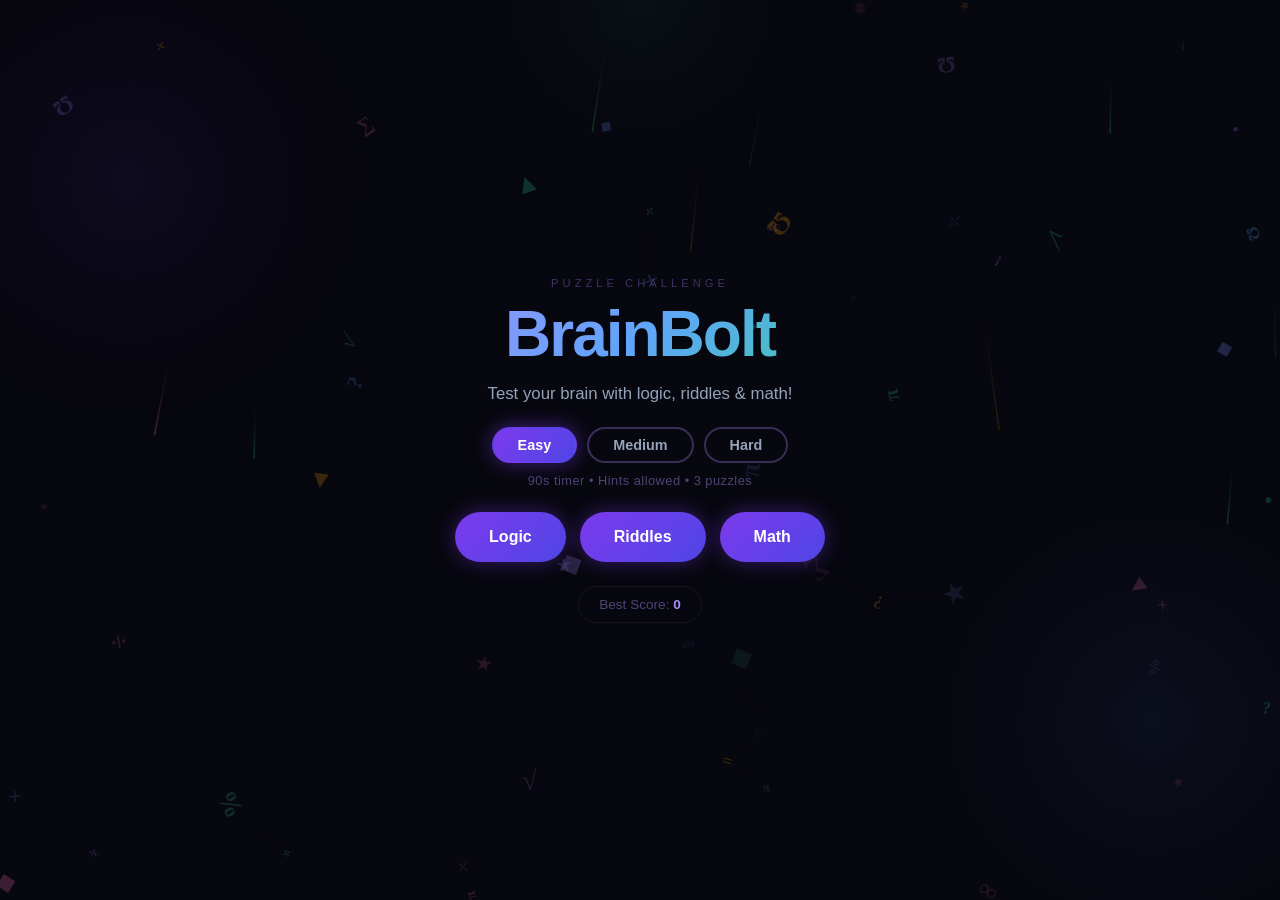
==== index.html @ 42d08b05 "Rename index .html to index.html" ====
<!DOCTYPE html>
<html lang="en">
<head>
  <meta charset="UTF-8" />
  <meta name="viewport" content="width=device-width, initial-scale=1.0"/>
  <title>BrainBolt - Puzzle Challenge</title>
  <link rel="stylesheet" href="style.css" />
</head>
<body>

<canvas id="bgCanvas"></canvas>

<!-- SCREEN 1: Home -->
<div id="home-screen" class="screen">
  <div class="site-tag">puzzle challenge</div>
  <h1>BrainBolt</h1>
  <p>Test your brain with logic, riddles & math!</p>

  <div class="difficulty-selector">
    <button class="diff-btn active" onclick="selectDifficulty('easy', this)">Easy</button>
    <button class="diff-btn" onclick="selectDifficulty('medium', this)">Medium</button>
    <button class="diff-btn" onclick="selectDifficulty('hard', this)">Hard</button>
  </div>

  <div class="difficulty-info" id="diff-info">90s timer • Hints allowed • 3 puzzles</div>

  <div class="category-buttons">
    <button onclick="startGame('logic')">Logic</button>
    <button onclick="startGame('riddles')">Riddles</button>
    <button onclick="startGame('math')">Math</button>
  </div>

  <div class="highscore-bar">
    <span>Best Score: <strong id="best-score-home">0</strong></span>
  </div>
</div>

<!-- SCREEN 2: Puzzle -->
<div id="puzzle-screen" class="screen hidden">
  <div class="top-bar">
    <div id="score-display">Score: <span id="score">0</span></div>
    <div id="difficulty-badge">Easy</div>
    <div id="timer-display">Time: <span id="timer">90</span>s</div>
  </div>

  <div class="progress-bar-wrap">
    <div class="progress-bar" id="progress-bar"></div>
  </div>

  <div id="question-box">
    <div class="q-number" id="q-number">Question 1 of 3</div>
    <p id="question-text"></p>
  </div>

  <input type="text" id="answer-input" placeholder="Type your answer..." />

  <div class="action-buttons">
    <button onclick="checkAnswer()">Submit</button>
    <button class="hint-btn" onclick="showHint()">Hint (-20pts)</button>
  </div>

  <p id="hint-text" class="hidden hint-box"></p>
  <p id="feedback"></p>

  <button class="next-btn hidden" id="next-btn" onclick="nextPuzzle()">Next Puzzle →</button>
</div>

<!-- SCREEN 3: Results -->
<div id="result-screen" class="screen hidden">
  <div class="result-icon" id="result-icon">🧠</div>
  <h2>Brain Challenge Complete!</h2>
  <p id="result-message">Great job!</p>
  <div class="final-score-wrap">
    <div class="final-score-label">Your Score</div>
    <div id="final-score">0</div>
    <div id="new-best" class="hidden new-best-tag">New Best!</div>
  </div>
  <div class="stat-grid">
    <div class="stat-card"><div class="stat-num" id="stat-correct">0</div><div class="stat-label">Correct</div></div>
    <div class="stat-card"><div class="stat-num" id="stat-time">0s</div><div class="stat-label">Avg Time</div></div>
    <div class="stat-card"><div class="stat-num" id="stat-streak">0</div><div class="stat-label">Best Streak</div></div>
  </div>
  <button onclick="goHome()">Play Again</button>
  <button class="outline-btn" onclick="showLeaderboard()">Leaderboard</button>
</div>

<!-- SCREEN 4: Leaderboard -->
<div id="leaderboard-screen" class="screen hidden">
  <h2>Leaderboard</h2>
  <p>Top scores this session</p>
  <div id="leaderboard-list"></div>
  <button onclick="goHome()">Back to Home</button>
</div>

<!-- Correct overlay -->
<div id="correct-overlay" class="answer-overlay correct-overlay hidden">
  <div class="overlay-text">✓ Correct!</div>
</div>

<!-- Wrong overlay -->
<div id="wrong-overlay" class="answer-overlay wrong-overlay hidden">
  <div class="overlay-text">✗ Wrong!</div>
</div>

<script src="script.js"></script>
</body>
</html>
---- style.css ----
* { box-sizing: border-box; margin: 0; padding: 0; }

@keyframes rotateBorder {
  0% { transform: rotate(0deg); }
  100% { transform: rotate(360deg); }
}
@keyframes float {
  0%, 100% { transform: translateY(0px); }
  50% { transform: translateY(-12px); }
}
@keyframes pulse {
  0%, 100% { opacity: 1; }
  50% { opacity: 0.5; }
}
@keyframes slideIn {
  from { opacity: 0; transform: translateY(30px); }
  to { opacity: 1; transform: translateY(0); }
}
@keyframes timerWarning {
  0%, 100% { color: #f59e0b; }
  50% { color: #ef4444; transform: scale(1.1); }
}
@keyframes popIn {
  0% { transform: scale(0.5); opacity: 0; }
  70% { transform: scale(1.1); }
  100% { transform: scale(1); opacity: 1; }
}
@keyframes flashOverlay {
  0% { opacity: 0; }
  20% { opacity: 1; }
  80% { opacity: 1; }
  100% { opacity: 0; }
}
@keyframes shakeX {
  0%, 100% { transform: translateX(0); }
  20% { transform: translateX(-10px); }
  40% { transform: translateX(10px); }
  60% { transform: translateX(-8px); }
  80% { transform: translateX(8px); }
}
@keyframes scoreFloat {
  0% { opacity: 1; transform: translateY(0) scale(1); }
  100% { opacity: 0; transform: translateY(-60px) scale(1.3); }
}

body {
  font-family: 'Segoe UI', sans-serif;
  background: #07070f;
  color: #ffffff;
  display: flex;
  justify-content: center;
  align-items: center;
  min-height: 100vh;
  overflow: hidden;
}

#bgCanvas {
  position: fixed;
  top: 0; left: 0;
  width: 100%; height: 100%;
  z-index: 0;
  pointer-events: none;
}

.screen {
  text-align: center;
  padding: 40px 36px;
  max-width: 640px;
  width: 100%;
  animation: slideIn 0.4s ease;
  position: relative;
  z-index: 10;
}

.hidden { display: none !important; }

/* ── Home ── */
.site-tag {
  font-size: 0.7rem;
  letter-spacing: 4px;
  text-transform: uppercase;
  color: #3d3565;
  margin-bottom: 8px;
}

h1 {
  font-size: 4rem;
  font-weight: 900;
  background: linear-gradient(135deg, #a78bfa, #60a5fa, #34d399);
  -webkit-background-clip: text;
  -webkit-text-fill-color: transparent;
  margin-bottom: 10px;
  letter-spacing: -2px;
  animation: float 3s ease-in-out infinite;
}

h2 { font-size: 2rem; font-weight: 700; color: #a78bfa; margin-bottom: 10px; }
p { color: #94a3b8; margin-bottom: 20px; font-size: 1.05rem; line-height: 1.6; }

/* ── Difficulty selector ── */
.difficulty-selector {
  display: flex;
  gap: 10px;
  justify-content: center;
  margin-bottom: 10px;
}

.diff-btn {
  background: transparent;
  border: 2px solid rgba(167,139,250,0.3);
  color: #94a3b8;
  padding: 8px 24px;
  border-radius: 50px;
  font-size: 0.9rem;
  font-weight: 600;
  cursor: pointer;
  transition: all 0.2s;
  margin: 0;
  box-shadow: none;
}

.diff-btn.active {
  background: linear-gradient(135deg, #7c3aed, #4f46e5);
  border-color: transparent;
  color: #fff;
  box-shadow: 0 0 20px rgba(124,58,237,0.5);
}

.diff-btn:hover { border-color: #a78bfa; color: #a78bfa; transform: translateY(-2px); }

.difficulty-info {
  font-size: 0.8rem;
  color: #4c4575;
  margin-bottom: 24px;
  letter-spacing: 0.5px;
}

/* ── Category buttons ── */
.category-buttons {
  display: flex;
  gap: 14px;
  justify-content: center;
  flex-wrap: wrap;
  margin-bottom: 24px;
}

.category-buttons button {
  position: relative;
  background: linear-gradient(135deg, #7c3aed, #4f46e5);
  color: #fff;
  border: none;
  padding: 16px 34px;
  border-radius: 50px;
  font-size: 1rem;
  font-weight: 700;
  cursor: pointer;
  transition: transform 0.2s, box-shadow 0.2s;
  box-shadow: 0 0 20px rgba(124,58,237,0.4);
  overflow: hidden;
  margin: 0;
}

.category-buttons button::after {
  content: '';
  position: absolute;
  top: -50%; left: -60%;
  width: 40%; height: 200%;
  background: rgba(255,255,255,0.15);
  transform: skewX(-20deg);
  transition: left 0.4s;
}

.category-buttons button:hover::after { left: 120%; }
.category-buttons button:hover {
  transform: translateY(-4px) scale(1.05);
  box-shadow: 0 0 35px rgba(124,58,237,0.7);
}

.highscore-bar {
  font-size: 0.85rem;
  color: #4c4575;
  padding: 10px 20px;
  border: 1px solid rgba(167,139,250,0.1);
  border-radius: 50px;
  display: inline-block;
}

.highscore-bar strong { color: #a78bfa; }

/* ── Top bar ── */
.top-bar {
  display: flex;
  justify-content: space-between;
  align-items: center;
  margin-bottom: 12px;
}

#score-display {
  font-size: 0.9rem; color: #34d399; font-weight: 700;
  background: rgba(52,211,153,0.1);
  border: 1px solid rgba(52,211,153,0.3);
  padding: 6px 16px; border-radius: 50px;
  box-shadow: 0 0 12px rgba(52,211,153,0.15);
}

#difficulty-badge {
  font-size: 0.75rem; font-weight: 700; letter-spacing: 2px;
  text-transform: uppercase;
  padding: 4px 14px; border-radius: 50px;
  background: rgba(167,139,250,0.15);
  border: 1px solid rgba(167,139,250,0.3);
  color: #a78bfa;
}

#timer-display {
  font-size: 0.9rem; color: #f59e0b; font-weight: 700;
  background: rgba(245,158,11,0.1);
  border: 1px solid rgba(245,158,11,0.3);
  padding: 6px 16px; border-radius: 50px;
  box-shadow: 0 0 12px rgba(245,158,11,0.15);
}

#timer-display.danger { animation: timerWarning 0.5s ease infinite; }

/* ── Progress bar ── */
.progress-bar-wrap {
  width: 100%;
  background: rgba(255,255,255,0.05);
  border-radius: 50px;
  height: 4px;
  margin-bottom: 16px;
  overflow: hidden;
}

.progress-bar {
  height: 100%;
  background: linear-gradient(90deg, #7c3aed, #60a5fa);
  border-radius: 50px;
  transition: width 0.5s ease;
  width: 33%;
}

/* ── Question box ── */
#question-box {
  background: linear-gradient(145deg, #13122a, #1a1a35);
  border: 1px solid rgba(167,139,250,0.2);
  border-radius: 20px;
  padding: 30px 28px;
  margin: 14px 0;
  position: relative;
  overflow: hidden;
  box-shadow: 0 8px 32px rgba(0,0,0,0.4);
}

#question-box::before {
  content: '';
  position: absolute;
  top: 0; left: 0; right: 0; height: 2px;
  background: linear-gradient(90deg, transparent, #a78bfa, transparent);
  animation: pulse 2s ease-in-out infinite;
}

.q-number {
  font-size: 0.75rem;
  color: #4c4575;
  letter-spacing: 2px;
  text-transform: uppercase;
  margin-bottom: 12px;
}

#question-text {
  font-size: 1.15rem;
  line-height: 1.8;
  color: #e2e8f0;
  margin: 0;
}

/* ── Input ── */
input[type="text"] {
  width: 100%;
  padding: 15px 20px;
  border-radius: 14px;
  border: 2px solid rgba(167,139,250,0.3);
  background: rgba(15,15,31,0.8);
  color: #fff;
  font-size: 1rem;
  margin-bottom: 12px;
  text-align: center;
  transition: border-color 0.2s, box-shadow 0.2s;
  outline: none;
}

input[type="text"]:focus {
  border-color: #a78bfa;
  box-shadow: 0 0 0 4px rgba(167,139,250,0.15);
}

input[type="text"]::placeholder { color: #3d3d5c; }
input[type="text"].shake { animation: shakeX 0.4s ease; }

/* ── Buttons ── */
.action-buttons { display: flex; gap: 10px; justify-content: center; margin-bottom: 6px; }

button {
  position: relative;
  background: linear-gradient(135deg, #7c3aed, #4f46e5);
  color: #fff; border: none;
  padding: 13px 28px; border-radius: 12px;
  font-size: 0.95rem; font-weight: 700;
  cursor: pointer; margin: 4px;
  transition: transform 0.15s, box-shadow 0.15s;
  box-shadow: 0 4px 15px rgba(124,58,237,0.35);
  overflow: hidden;
}

button::after {
  content: '';
  position: absolute;
  top: -50%; left: -60%;
  width: 40%; height: 200%;
  background: rgba(255,255,255,0.12);
  transform: skewX(-20deg);
  transition: left 0.4s;
}

button:hover::after { left: 120%; }
button:hover { transform: translateY(-2px); box-shadow: 0 6px 22px rgba(124,58,237,0.55); }
button:active { transform: scale(0.97); }

.hint-btn {
  background: transparent !important;
  border: 2px solid rgba(167,139,250,0.35) !important;
  color: #a78bfa !important;
  box-shadow: none !important;
}
.hint-btn:hover { background: rgba(167,139,250,0.1) !important; }

.next-btn {
  margin-top: 10px;
  background: linear-gradient(135deg, #059669, #0d9488) !important;
  box-shadow: 0 4px 15px rgba(5,150,105,0.35) !important;
}

.outline-btn {
  background: transparent !important;
  border: 2px solid rgba(167,139,250,0.35) !important;
  color: #a78bfa !important;
  box-shadow: none !important;
}

/* ── Hint & Feedback ── */
.hint-box {
  color: #fbbf24; font-style: italic; font-size: 0.9rem;
  background: rgba(251,191,36,0.07);
  border: 1px solid rgba(251,191,36,0.2);
  border-radius: 10px; padding: 10px 14px;
  margin-bottom: 8px;
}

#feedback {
  font-size: 1.1rem; font-weight: 700;
  min-height: 28px; margin-bottom: 4px;
}

/* ── Result screen ── */
.result-icon {
  font-size: 4rem;
  margin-bottom: 10px;
  animation: popIn 0.5s ease;
  display: block;
}

.final-score-wrap {
  margin: 20px auto;
  padding: 24px;
  background: linear-gradient(145deg, #13122a, #1a1a35);
  border: 1px solid rgba(167,139,250,0.2);
  border-radius: 20px;
  display: inline-block;
  min-width: 220px;
  position: relative;
}

.final-score-label {
  font-size: 0.75rem; letter-spacing: 3px;
  text-transform: uppercase; color: #4c4575;
  margin-bottom: 8px;
}

#final-score {
  font-size: 4rem; font-weight: 900;
  background: linear-gradient(135deg, #a78bfa, #34d399);
  -webkit-background-clip: text;
  -webkit-text-fill-color: transparent;
  animation: float 2s ease-in-out infinite;
  line-height: 1;
}

.new-best-tag {
  display: inline-block;
  margin-top: 10px;
  background: linear-gradient(135deg, #f59e0b, #ef4444);
  color: #fff;
  font-size: 0.75rem; font-weight: 700;
  padding: 4px 14px; border-radius: 50px;
  letter-spacing: 1px;
  animation: popIn 0.4s ease;
}

/* ── Stat grid ── */
.stat-grid {
  display: flex;
  gap: 12px;
  justify-content: center;
  margin: 20px 0;
}

.stat-card {
  background: rgba(167,139,250,0.07);
  border: 1px solid rgba(167,139,250,0.15);
  border-radius: 14px;
  padding: 14px 20px;
  min-width: 90px;
}

.stat-num { font-size: 1.5rem; font-weight: 800; color: #a78bfa; }
.stat-label { font-size: 0.7rem; color: #4c4575; text-transform: uppercase; letter-spacing: 1px; margin-top: 4px; }

/* ── Leaderboard ── */
#leaderboard-list { margin: 16px 0 24px; }

.lb-row {
  display: flex;
  align-items: center;
  justify-content: space-between;
  padding: 12px 20px;
  background: rgba(167,139,250,0.06);
  border: 1px solid rgba(167,139,250,0.1);
  border-radius: 12px;
  margin-bottom: 8px;
  animation: slideIn 0.3s ease;
}

.lb-rank { font-size: 1.1rem; font-weight: 800; color: #4c4575; min-width: 30px; }
.lb-rank.gold { color: #f59e0b; }
.lb-rank.silver { color: #94a3b8; }
.lb-rank.bronze { color: #cd7c3a; }
.lb-name { flex: 1; text-align: left; margin-left: 12px; font-weight: 600; color: #e2e8f0; font-size: 0.9rem; }
.lb-meta { font-size: 0.75rem; color: #4c4575; margin-right: 12px; }
.lb-score { font-weight: 800; color: #a78bfa; font-size: 1rem; }

/* ── Flash overlays ── */
.answer-overlay {
  position: fixed;
  inset: 0; z-index: 100;
  display: flex;
  align-items: center;
  justify-content: center;
  pointer-events: none;
  border-radius: 0;
}

.correct-overlay { background: rgba(52, 211, 153, 0.15); }
.wrong-overlay   { background: rgba(239, 68, 68, 0.15); }

.overlay-text {
  font-size: 3rem;
  font-weight: 900;
  letter-spacing: 2px;
  animation: popIn 0.3s ease;
}

.correct-overlay .overlay-text { color: #34d399; }
.wrong-overlay   .overlay-text { color: #f87171; }

/* ── Score float ── */
.score-float {
  position: fixed;
  font-size: 1.4rem;
  font-weight: 800;
  color: #34d399;
  z-index: 200;
  pointer-events: none;
  animation: scoreFloat 1s ease forwards;
}
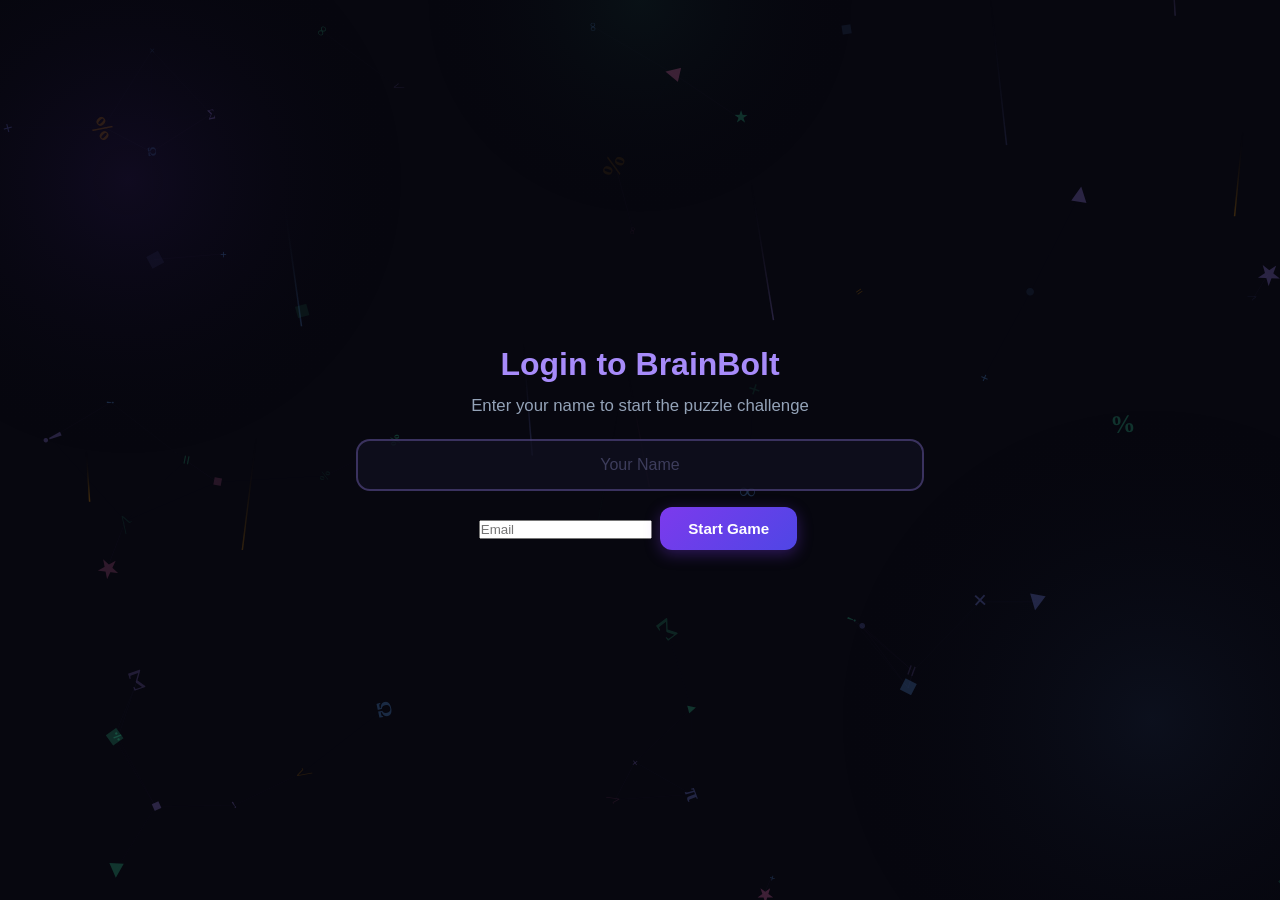
==== commit 0b1e42eb: "Refactor HTML structure for login and home screens" ====
--- a/index.html
+++ b/index.html
@@ -1,107 +1,129 @@
 <!DOCTYPE html>
 <html lang="en">
+
 <head>
   <meta charset="UTF-8" />
-  <meta name="viewport" content="width=device-width, initial-scale=1.0"/>
+  <meta name="viewport" content="width=device-width, initial-scale=1.0" />
   <title>BrainBolt - Puzzle Challenge</title>
   <link rel="stylesheet" href="style.css" />
 </head>
+
 <body>
 
-<canvas id="bgCanvas"></canvas>
+  <canvas id="bgCanvas"></canvas>
 
-<!-- SCREEN 1: Home -->
-<div id="home-screen" class="screen">
-  <div class="site-tag">puzzle challenge</div>
-  <h1>BrainBolt</h1>
-  <p>Test your brain with logic, riddles & math!</p>
+  <!-- SCREEN 1: Home -->
+  <!-- SCREEN 0: Login -->
+  <div id="login-screen" class="screen">
+    <h2>Login to BrainBolt</h2>
+    <p>Enter your name to start the puzzle challenge</p>
 
-  <div class="difficulty-selector">
-    <button class="diff-btn active" onclick="selectDifficulty('easy', this)">Easy</button>
-    <button class="diff-btn" onclick="selectDifficulty('medium', this)">Medium</button>
-    <button class="diff-btn" onclick="selectDifficulty('hard', this)">Hard</button>
+    <input type="text" id="player-name" placeholder="Your Name" required>
+    <input type="email" id="player-email" placeholder="Email">
+
+    <button onclick="loginUser()">Start Game</button>
+  </div>
+  <div id="home-screen" class="screen hidden">
+    <div class="site-tag">puzzle challenge</div>
+    <h1>BrainBolt</h1>
+    <p>Test your brain with logic, riddles & math!</p>
+
+    <div class="difficulty-selector">
+      <button class="diff-btn active" onclick="selectDifficulty('easy', this)">Easy</button>
+      <button class="diff-btn" onclick="selectDifficulty('medium', this)">Medium</button>
+      <button class="diff-btn" onclick="selectDifficulty('hard', this)">Hard</button>
+    </div>
+
+    <div class="difficulty-info" id="diff-info">90s timer • Hints allowed • 3 puzzles</div>
+
+    <div class="category-buttons">
+      <button onclick="startGame('logic')">Logic</button>
+      <button onclick="startGame('riddles')">Riddles</button>
+      <button onclick="startGame('math')">Math</button>
+    </div>
+
+    <div class="highscore-bar">
+      <span>Best Score: <strong id="best-score-home">0</strong></span>
+    </div>
   </div>
 
-  <div class="difficulty-info" id="diff-info">90s timer • Hints allowed • 3 puzzles</div>
+  <!-- SCREEN 2: Puzzle -->
+  <div id="puzzle-screen" class="screen hidden">
+    <div class="top-bar">
+      <div id="score-display">Score: <span id="score">0</span></div>
+      <div id="difficulty-badge">Easy</div>
+      <div id="timer-display">Time: <span id="timer">90</span>s</div>
+    </div>
 
-  <div class="category-buttons">
-    <button onclick="startGame('logic')">Logic</button>
-    <button onclick="startGame('riddles')">Riddles</button>
-    <button onclick="startGame('math')">Math</button>
+    <div class="progress-bar-wrap">
+      <div class="progress-bar" id="progress-bar"></div>
+    </div>
+
+    <div id="question-box">
+      <div class="q-number" id="q-number">Question 1 of 3</div>
+      <p id="question-text"></p>
+    </div>
+
+    <input type="text" id="answer-input" placeholder="Type your answer..." />
+
+    <div class="action-buttons">
+      <button onclick="checkAnswer()">Submit</button>
+      <button class="hint-btn" onclick="showHint()">Hint (-20pts)</button>
+    </div>
+
+    <p id="hint-text" class="hidden hint-box"></p>
+    <p id="feedback"></p>
+
+    <button class="next-btn hidden" id="next-btn" onclick="nextPuzzle()">Next Puzzle →</button>
   </div>
 
-  <div class="highscore-bar">
-    <span>Best Score: <strong id="best-score-home">0</strong></span>
-  </div>
-</div>
-
-<!-- SCREEN 2: Puzzle -->
-<div id="puzzle-screen" class="screen hidden">
-  <div class="top-bar">
-    <div id="score-display">Score: <span id="score">0</span></div>
-    <div id="difficulty-badge">Easy</div>
-    <div id="timer-display">Time: <span id="timer">90</span>s</div>
+  <!-- SCREEN 3: Results -->
+  <div id="result-screen" class="screen hidden">
+    <div class="result-icon" id="result-icon">🧠</div>
+    <h2>Brain Challenge Complete!</h2>
+    <p id="result-message">Great job!</p>
+    <div class="final-score-wrap">
+      <div class="final-score-label">Your Score</div>
+      <div id="final-score">0</div>
+      <div id="new-best" class="hidden new-best-tag">New Best!</div>
+    </div>
+    <div class="stat-grid">
+      <div class="stat-card">
+        <div class="stat-num" id="stat-correct">0</div>
+        <div class="stat-label">Correct</div>
+      </div>
+      <div class="stat-card">
+        <div class="stat-num" id="stat-time">0s</div>
+        <div class="stat-label">Avg Time</div>
+      </div>
+      <div class="stat-card">
+        <div class="stat-num" id="stat-streak">0</div>
+        <div class="stat-label">Best Streak</div>
+      </div>
+    </div>
+    <button onclick="goHome()">Play Again</button>
+    <button class="outline-btn" onclick="showLeaderboard()">Leaderboard</button>
   </div>
 
-  <div class="progress-bar-wrap">
-    <div class="progress-bar" id="progress-bar"></div>
+  <!-- SCREEN 4: Leaderboard -->
+  <div id="leaderboard-screen" class="screen hidden">
+    <h2>Leaderboard</h2>
+    <p>Top scores this session</p>
+    <div id="leaderboard-list"></div>
+    <button onclick="goHome()">Back to Home</button>
   </div>
 
-  <div id="question-box">
-    <div class="q-number" id="q-number">Question 1 of 3</div>
-    <p id="question-text"></p>
+  <!-- Correct overlay -->
+  <div id="correct-overlay" class="answer-overlay correct-overlay hidden">
+    <div class="overlay-text">✓ Correct!</div>
   </div>
 
-  <input type="text" id="answer-input" placeholder="Type your answer..." />
-
-  <div class="action-buttons">
-    <button onclick="checkAnswer()">Submit</button>
-    <button class="hint-btn" onclick="showHint()">Hint (-20pts)</button>
+  <!-- Wrong overlay -->
+  <div id="wrong-overlay" class="answer-overlay wrong-overlay hidden">
+    <div class="overlay-text">✗ Wrong!</div>
   </div>
 
-  <p id="hint-text" class="hidden hint-box"></p>
-  <p id="feedback"></p>
+  <script src="script.js"></script>
+</body>
 
-  <button class="next-btn hidden" id="next-btn" onclick="nextPuzzle()">Next Puzzle →</button>
-</div>
-
-<!-- SCREEN 3: Results -->
-<div id="result-screen" class="screen hidden">
-  <div class="result-icon" id="result-icon">🧠</div>
-  <h2>Brain Challenge Complete!</h2>
-  <p id="result-message">Great job!</p>
-  <div class="final-score-wrap">
-    <div class="final-score-label">Your Score</div>
-    <div id="final-score">0</div>
-    <div id="new-best" class="hidden new-best-tag">New Best!</div>
-  </div>
-  <div class="stat-grid">
-    <div class="stat-card"><div class="stat-num" id="stat-correct">0</div><div class="stat-label">Correct</div></div>
-    <div class="stat-card"><div class="stat-num" id="stat-time">0s</div><div class="stat-label">Avg Time</div></div>
-    <div class="stat-card"><div class="stat-num" id="stat-streak">0</div><div class="stat-label">Best Streak</div></div>
-  </div>
-  <button onclick="goHome()">Play Again</button>
-  <button class="outline-btn" onclick="showLeaderboard()">Leaderboard</button>
-</div>
-
-<!-- SCREEN 4: Leaderboard -->
-<div id="leaderboard-screen" class="screen hidden">
-  <h2>Leaderboard</h2>
-  <p>Top scores this session</p>
-  <div id="leaderboard-list"></div>
-  <button onclick="goHome()">Back to Home</button>
-</div>
-
-<!-- Correct overlay -->
-<div id="correct-overlay" class="answer-overlay correct-overlay hidden">
-  <div class="overlay-text">✓ Correct!</div>
-</div>
-
-<!-- Wrong overlay -->
-<div id="wrong-overlay" class="answer-overlay wrong-overlay hidden">
-  <div class="overlay-text">✗ Wrong!</div>
-</div>
-
-<script src="script.js"></script>
-</body>
 </html>
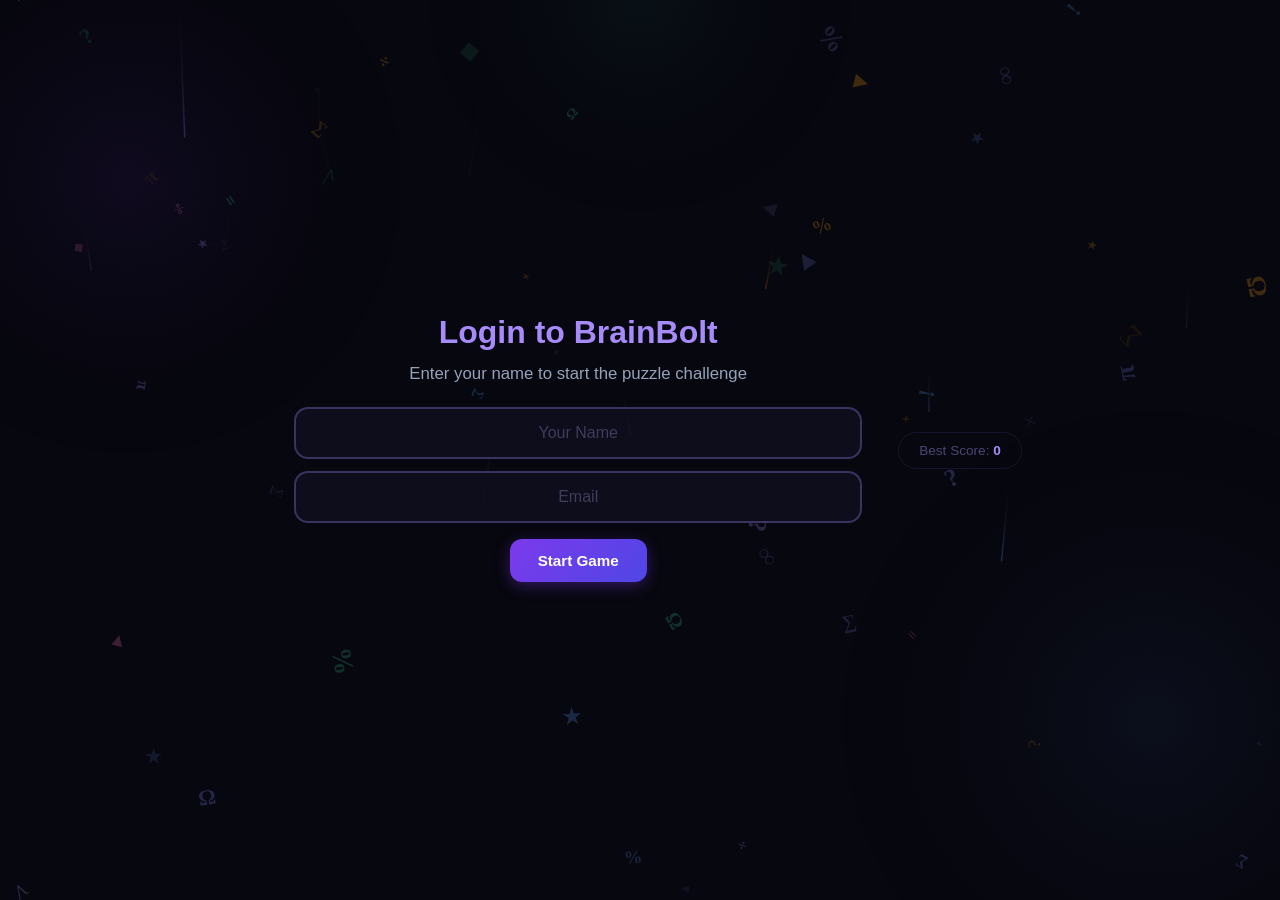
==== commit d586a374: "Update index.html" ====
--- a/index.html
+++ b/index.html
@@ -37,14 +37,18 @@
     <div class="difficulty-info" id="diff-info">90s timer • Hints allowed • 3 puzzles</div>
 
     <div class="category-buttons">
-      <button onclick="startGame('logic')">Logic</button>
-      <button onclick="startGame('riddles')">Riddles</button>
-      <button onclick="startGame('math')">Math</button>
+      <button class="glow-btn" onclick="startGame('logic')">Logic</button>
+      <button class="glow-btn" onclick="startGame('riddles')">Riddles</button>
+      <button class="glow-btn" onclick="startGame('math')">Math</button>
     </div>
+    <button onclick="startGame('logic')">Logic</button>
+    <button onclick="startGame('riddles')">Riddles</button>
+    <button onclick="startGame('math')">Math</button>
+  </div>
 
-    <div class="highscore-bar">
-      <span>Best Score: <strong id="best-score-home">0</strong></span>
-    </div>
+  <div class="highscore-bar">
+    <span>Best Score: <strong id="best-score-home">0</strong></span>
+  </div>
   </div>
 
   <!-- SCREEN 2: Puzzle -->
--- a/style.css
+++ b/style.css
@@ -1,46 +1,136 @@
-* { box-sizing: border-box; margin: 0; padding: 0; }
+* {
+  box-sizing: border-box;
+  margin: 0;
+  padding: 0;
+}
 
 @keyframes rotateBorder {
-  0% { transform: rotate(0deg); }
-  100% { transform: rotate(360deg); }
-}
+  0% {
+    transform: rotate(0deg);
+  }
+
+  100% {
+    transform: rotate(360deg);
+  }
+}
+
 @keyframes float {
-  0%, 100% { transform: translateY(0px); }
-  50% { transform: translateY(-12px); }
-}
+
+  0%,
+  100% {
+    transform: translateY(0px);
+  }
+
+  50% {
+    transform: translateY(-12px);
+  }
+}
+
 @keyframes pulse {
-  0%, 100% { opacity: 1; }
-  50% { opacity: 0.5; }
-}
+
+  0%,
+  100% {
+    opacity: 1;
+  }
+
+  50% {
+    opacity: 0.5;
+  }
+}
+
 @keyframes slideIn {
-  from { opacity: 0; transform: translateY(30px); }
-  to { opacity: 1; transform: translateY(0); }
-}
+  from {
+    opacity: 0;
+    transform: translateY(30px);
+  }
+
+  to {
+    opacity: 1;
+    transform: translateY(0);
+  }
+}
+
 @keyframes timerWarning {
-  0%, 100% { color: #f59e0b; }
-  50% { color: #ef4444; transform: scale(1.1); }
-}
+
+  0%,
+  100% {
+    color: #f59e0b;
+  }
+
+  50% {
+    color: #ef4444;
+    transform: scale(1.1);
+  }
+}
+
 @keyframes popIn {
-  0% { transform: scale(0.5); opacity: 0; }
-  70% { transform: scale(1.1); }
-  100% { transform: scale(1); opacity: 1; }
-}
+  0% {
+    transform: scale(0.5);
+    opacity: 0;
+  }
+
+  70% {
+    transform: scale(1.1);
+  }
+
+  100% {
+    transform: scale(1);
+    opacity: 1;
+  }
+}
+
 @keyframes flashOverlay {
-  0% { opacity: 0; }
-  20% { opacity: 1; }
-  80% { opacity: 1; }
-  100% { opacity: 0; }
-}
+  0% {
+    opacity: 0;
+  }
+
+  20% {
+    opacity: 1;
+  }
+
+  80% {
+    opacity: 1;
+  }
+
+  100% {
+    opacity: 0;
+  }
+}
+
 @keyframes shakeX {
-  0%, 100% { transform: translateX(0); }
-  20% { transform: translateX(-10px); }
-  40% { transform: translateX(10px); }
-  60% { transform: translateX(-8px); }
-  80% { transform: translateX(8px); }
-}
+
+  0%,
+  100% {
+    transform: translateX(0);
+  }
+
+  20% {
+    transform: translateX(-10px);
+  }
+
+  40% {
+    transform: translateX(10px);
+  }
+
+  60% {
+    transform: translateX(-8px);
+  }
+
+  80% {
+    transform: translateX(8px);
+  }
+}
+
 @keyframes scoreFloat {
-  0% { opacity: 1; transform: translateY(0) scale(1); }
-  100% { opacity: 0; transform: translateY(-60px) scale(1.3); }
+  0% {
+    opacity: 1;
+    transform: translateY(0) scale(1);
+  }
+
+  100% {
+    opacity: 0;
+    transform: translateY(-60px) scale(1.3);
+  }
 }
 
 body {
@@ -56,8 +146,10 @@
 
 #bgCanvas {
   position: fixed;
-  top: 0; left: 0;
-  width: 100%; height: 100%;
+  top: 0;
+  left: 0;
+  width: 100%;
+  height: 100%;
   z-index: 0;
   pointer-events: none;
 }
@@ -72,7 +164,9 @@
   z-index: 10;
 }
 
-.hidden { display: none !important; }
+.hidden {
+  display: none !important;
+}
 
 /* ── Home ── */
 .site-tag {
@@ -94,8 +188,19 @@
   animation: float 3s ease-in-out infinite;
 }
 
-h2 { font-size: 2rem; font-weight: 700; color: #a78bfa; margin-bottom: 10px; }
-p { color: #94a3b8; margin-bottom: 20px; font-size: 1.05rem; line-height: 1.6; }
+h2 {
+  font-size: 2rem;
+  font-weight: 700;
+  color: #a78bfa;
+  margin-bottom: 10px;
+}
+
+p {
+  color: #94a3b8;
+  margin-bottom: 20px;
+  font-size: 1.05rem;
+  line-height: 1.6;
+}
 
 /* ── Difficulty selector ── */
 .difficulty-selector {
@@ -107,7 +212,7 @@
 
 .diff-btn {
   background: transparent;
-  border: 2px solid rgba(167,139,250,0.3);
+  border: 2px solid rgba(167, 139, 250, 0.3);
   color: #94a3b8;
   padding: 8px 24px;
   border-radius: 50px;
@@ -123,10 +228,14 @@
   background: linear-gradient(135deg, #7c3aed, #4f46e5);
   border-color: transparent;
   color: #fff;
-  box-shadow: 0 0 20px rgba(124,58,237,0.5);
-}
-
-.diff-btn:hover { border-color: #a78bfa; color: #a78bfa; transform: translateY(-2px); }
+  box-shadow: 0 0 20px rgba(124, 58, 237, 0.5);
+}
+
+.diff-btn:hover {
+  border-color: #a78bfa;
+  color: #a78bfa;
+  transform: translateY(-2px);
+}
 
 .difficulty-info {
   font-size: 0.8rem;
@@ -155,7 +264,7 @@
   font-weight: 700;
   cursor: pointer;
   transition: transform 0.2s, box-shadow 0.2s;
-  box-shadow: 0 0 20px rgba(124,58,237,0.4);
+  box-shadow: 0 0 20px rgba(124, 58, 237, 0.4);
   overflow: hidden;
   margin: 0;
 }
@@ -163,29 +272,36 @@
 .category-buttons button::after {
   content: '';
   position: absolute;
-  top: -50%; left: -60%;
-  width: 40%; height: 200%;
-  background: rgba(255,255,255,0.15);
+  top: -50%;
+  left: -60%;
+  width: 40%;
+  height: 200%;
+  background: rgba(255, 255, 255, 0.15);
   transform: skewX(-20deg);
   transition: left 0.4s;
 }
 
-.category-buttons button:hover::after { left: 120%; }
+.category-buttons button:hover::after {
+  left: 120%;
+}
+
 .category-buttons button:hover {
   transform: translateY(-4px) scale(1.05);
-  box-shadow: 0 0 35px rgba(124,58,237,0.7);
+  box-shadow: 0 0 35px rgba(124, 58, 237, 0.7);
 }
 
 .highscore-bar {
   font-size: 0.85rem;
   color: #4c4575;
   padding: 10px 20px;
-  border: 1px solid rgba(167,139,250,0.1);
+  border: 1px solid rgba(167, 139, 250, 0.1);
   border-radius: 50px;
   display: inline-block;
 }
 
-.highscore-bar strong { color: #a78bfa; }
+.highscore-bar strong {
+  color: #a78bfa;
+}
 
 /* ── Top bar ── */
 .top-bar {
@@ -196,36 +312,47 @@
 }
 
 #score-display {
-  font-size: 0.9rem; color: #34d399; font-weight: 700;
-  background: rgba(52,211,153,0.1);
-  border: 1px solid rgba(52,211,153,0.3);
-  padding: 6px 16px; border-radius: 50px;
-  box-shadow: 0 0 12px rgba(52,211,153,0.15);
+  font-size: 0.9rem;
+  color: #34d399;
+  font-weight: 700;
+  background: rgba(52, 211, 153, 0.1);
+  border: 1px solid rgba(52, 211, 153, 0.3);
+  padding: 6px 16px;
+  border-radius: 50px;
+  box-shadow: 0 0 12px rgba(52, 211, 153, 0.15);
 }
 
 #difficulty-badge {
-  font-size: 0.75rem; font-weight: 700; letter-spacing: 2px;
+  font-size: 0.75rem;
+  font-weight: 700;
+  letter-spacing: 2px;
   text-transform: uppercase;
-  padding: 4px 14px; border-radius: 50px;
-  background: rgba(167,139,250,0.15);
-  border: 1px solid rgba(167,139,250,0.3);
+  padding: 4px 14px;
+  border-radius: 50px;
+  background: rgba(167, 139, 250, 0.15);
+  border: 1px solid rgba(167, 139, 250, 0.3);
   color: #a78bfa;
 }
 
 #timer-display {
-  font-size: 0.9rem; color: #f59e0b; font-weight: 700;
-  background: rgba(245,158,11,0.1);
-  border: 1px solid rgba(245,158,11,0.3);
-  padding: 6px 16px; border-radius: 50px;
-  box-shadow: 0 0 12px rgba(245,158,11,0.15);
-}
-
-#timer-display.danger { animation: timerWarning 0.5s ease infinite; }
+  font-size: 0.9rem;
+  color: #f59e0b;
+  font-weight: 700;
+  background: rgba(245, 158, 11, 0.1);
+  border: 1px solid rgba(245, 158, 11, 0.3);
+  padding: 6px 16px;
+  border-radius: 50px;
+  box-shadow: 0 0 12px rgba(245, 158, 11, 0.15);
+}
+
+#timer-display.danger {
+  animation: timerWarning 0.5s ease infinite;
+}
 
 /* ── Progress bar ── */
 .progress-bar-wrap {
   width: 100%;
-  background: rgba(255,255,255,0.05);
+  background: rgba(255, 255, 255, 0.05);
   border-radius: 50px;
   height: 4px;
   margin-bottom: 16px;
@@ -243,19 +370,22 @@
 /* ── Question box ── */
 #question-box {
   background: linear-gradient(145deg, #13122a, #1a1a35);
-  border: 1px solid rgba(167,139,250,0.2);
+  border: 1px solid rgba(167, 139, 250, 0.2);
   border-radius: 20px;
   padding: 30px 28px;
   margin: 14px 0;
   position: relative;
   overflow: hidden;
-  box-shadow: 0 8px 32px rgba(0,0,0,0.4);
+  box-shadow: 0 8px 32px rgba(0, 0, 0, 0.4);
 }
 
 #question-box::before {
   content: '';
   position: absolute;
-  top: 0; left: 0; right: 0; height: 2px;
+  top: 0;
+  left: 0;
+  right: 0;
+  height: 2px;
   background: linear-gradient(90deg, transparent, #a78bfa, transparent);
   animation: pulse 2s ease-in-out infinite;
 }
@@ -276,12 +406,13 @@
 }
 
 /* ── Input ── */
-input[type="text"] {
+input[type="text"],
+input[type="email"] {
   width: 100%;
   padding: 15px 20px;
   border-radius: 14px;
-  border: 2px solid rgba(167,139,250,0.3);
-  background: rgba(15,15,31,0.8);
+  border: 2px solid rgba(167, 139, 250, 0.3);
+  background: rgba(15, 15, 31, 0.8);
   color: #fff;
   font-size: 1rem;
   margin-bottom: 12px;
@@ -290,76 +421,111 @@
   outline: none;
 }
 
-input[type="text"]:focus {
+input[type="text"]:focus,
+input[type="email"]:focus {
   border-color: #a78bfa;
-  box-shadow: 0 0 0 4px rgba(167,139,250,0.15);
-}
-
-input[type="text"]::placeholder { color: #3d3d5c; }
-input[type="text"].shake { animation: shakeX 0.4s ease; }
+  box-shadow: 0 0 0 4px rgba(167, 139, 250, 0.15);
+}
+
+input[type="text"]::placeholder,
+input[type="email"]::placeholder {
+  color: #3d3d5c;
+}
+
+input[type="text"].shake {
+  animation: shakeX 0.4s ease;
+}
 
 /* ── Buttons ── */
-.action-buttons { display: flex; gap: 10px; justify-content: center; margin-bottom: 6px; }
+.action-buttons {
+  display: flex;
+  gap: 10px;
+  justify-content: center;
+  margin-bottom: 6px;
+}
 
 button {
   position: relative;
   background: linear-gradient(135deg, #7c3aed, #4f46e5);
-  color: #fff; border: none;
-  padding: 13px 28px; border-radius: 12px;
-  font-size: 0.95rem; font-weight: 700;
-  cursor: pointer; margin: 4px;
+  color: #fff;
+  border: none;
+  padding: 13px 28px;
+  border-radius: 12px;
+  font-size: 0.95rem;
+  font-weight: 700;
+  cursor: pointer;
+  margin: 4px;
   transition: transform 0.15s, box-shadow 0.15s;
-  box-shadow: 0 4px 15px rgba(124,58,237,0.35);
+  box-shadow: 0 4px 15px rgba(124, 58, 237, 0.35);
   overflow: hidden;
 }
 
 button::after {
   content: '';
   position: absolute;
-  top: -50%; left: -60%;
-  width: 40%; height: 200%;
-  background: rgba(255,255,255,0.12);
+  top: -50%;
+  left: -60%;
+  width: 40%;
+  height: 200%;
+  background: rgba(255, 255, 255, 0.12);
   transform: skewX(-20deg);
   transition: left 0.4s;
 }
 
-button:hover::after { left: 120%; }
-button:hover { transform: translateY(-2px); box-shadow: 0 6px 22px rgba(124,58,237,0.55); }
-button:active { transform: scale(0.97); }
+button:hover::after {
+  left: 120%;
+}
+
+button:hover {
+  transform: translateY(-2px);
+  box-shadow: 0 6px 22px rgba(124, 58, 237, 0.55);
+}
+
+button:active {
+  transform: scale(0.97);
+}
 
 .hint-btn {
   background: transparent !important;
-  border: 2px solid rgba(167,139,250,0.35) !important;
+  border: 2px solid rgba(167, 139, 250, 0.35) !important;
   color: #a78bfa !important;
   box-shadow: none !important;
 }
-.hint-btn:hover { background: rgba(167,139,250,0.1) !important; }
+
+.hint-btn:hover {
+  background: rgba(167, 139, 250, 0.1) !important;
+}
 
 .next-btn {
   margin-top: 10px;
   background: linear-gradient(135deg, #059669, #0d9488) !important;
-  box-shadow: 0 4px 15px rgba(5,150,105,0.35) !important;
+  box-shadow: 0 4px 15px rgba(5, 150, 105, 0.35) !important;
 }
 
 .outline-btn {
   background: transparent !important;
-  border: 2px solid rgba(167,139,250,0.35) !important;
+  border: 2px solid rgba(167, 139, 250, 0.35) !important;
   color: #a78bfa !important;
   box-shadow: none !important;
 }
 
 /* ── Hint & Feedback ── */
 .hint-box {
-  color: #fbbf24; font-style: italic; font-size: 0.9rem;
-  background: rgba(251,191,36,0.07);
-  border: 1px solid rgba(251,191,36,0.2);
-  border-radius: 10px; padding: 10px 14px;
+  color: #fbbf24;
+  font-style: italic;
+  font-size: 0.9rem;
+  background: rgba(251, 191, 36, 0.07);
+  border: 1px solid rgba(251, 191, 36, 0.2);
+  border-radius: 10px;
+  padding: 10px 14px;
   margin-bottom: 8px;
 }
 
 #feedback {
-  font-size: 1.1rem; font-weight: 700;
-  min-height: 28px; margin-bottom: 4px;
+  font-size: 1.1rem;
+  font-weight: 700;
+  min-height: 28px;
+  margin-bottom: 4px;
 }
 
 /* ── Result screen ── */
@@ -374,7 +540,7 @@
   margin: 20px auto;
   padding: 24px;
   background: linear-gradient(145deg, #13122a, #1a1a35);
-  border: 1px solid rgba(167,139,250,0.2);
+  border: 1px solid rgba(167, 139, 250, 0.2);
   border-radius: 20px;
   display: inline-block;
   min-width: 220px;
@@ -382,13 +548,16 @@
 }
 
 .final-score-label {
-  font-size: 0.75rem; letter-spacing: 3px;
-  text-transform: uppercase; color: #4c4575;
+  font-size: 0.75rem;
+  letter-spacing: 3px;
+  text-transform: uppercase;
+  color: #4c4575;
   margin-bottom: 8px;
 }
 
 #final-score {
-  font-size: 4rem; font-weight: 900;
+  font-size: 4rem;
+  font-weight: 900;
   background: linear-gradient(135deg, #a78bfa, #34d399);
   -webkit-background-clip: text;
   -webkit-text-fill-color: transparent;
@@ -401,8 +570,10 @@
   margin-top: 10px;
   background: linear-gradient(135deg, #f59e0b, #ef4444);
   color: #fff;
-  font-size: 0.75rem; font-weight: 700;
-  padding: 4px 14px; border-radius: 50px;
+  font-size: 0.75rem;
+  font-weight: 700;
+  padding: 4px 14px;
+  border-radius: 50px;
   letter-spacing: 1px;
   animation: popIn 0.4s ease;
 }
@@ -416,43 +587,89 @@
 }
 
 .stat-card {
-  background: rgba(167,139,250,0.07);
-  border: 1px solid rgba(167,139,250,0.15);
+  background: rgba(167, 139, 250, 0.07);
+  border: 1px solid rgba(167, 139, 250, 0.15);
   border-radius: 14px;
   padding: 14px 20px;
   min-width: 90px;
 }
 
-.stat-num { font-size: 1.5rem; font-weight: 800; color: #a78bfa; }
-.stat-label { font-size: 0.7rem; color: #4c4575; text-transform: uppercase; letter-spacing: 1px; margin-top: 4px; }
+.stat-num {
+  font-size: 1.5rem;
+  font-weight: 800;
+  color: #a78bfa;
+}
+
+.stat-label {
+  font-size: 0.7rem;
+  color: #4c4575;
+  text-transform: uppercase;
+  letter-spacing: 1px;
+  margin-top: 4px;
+}
 
 /* ── Leaderboard ── */
-#leaderboard-list { margin: 16px 0 24px; }
+#leaderboard-list {
+  margin: 16px 0 24px;
+}
 
 .lb-row {
   display: flex;
   align-items: center;
   justify-content: space-between;
   padding: 12px 20px;
-  background: rgba(167,139,250,0.06);
-  border: 1px solid rgba(167,139,250,0.1);
+  background: rgba(167, 139, 250, 0.06);
+  border: 1px solid rgba(167, 139, 250, 0.1);
   border-radius: 12px;
   margin-bottom: 8px;
   animation: slideIn 0.3s ease;
 }
 
-.lb-rank { font-size: 1.1rem; font-weight: 800; color: #4c4575; min-width: 30px; }
-.lb-rank.gold { color: #f59e0b; }
-.lb-rank.silver { color: #94a3b8; }
-.lb-rank.bronze { color: #cd7c3a; }
-.lb-name { flex: 1; text-align: left; margin-left: 12px; font-weight: 600; color: #e2e8f0; font-size: 0.9rem; }
-.lb-meta { font-size: 0.75rem; color: #4c4575; margin-right: 12px; }
-.lb-score { font-weight: 800; color: #a78bfa; font-size: 1rem; }
+.lb-rank {
+  font-size: 1.1rem;
+  font-weight: 800;
+  color: #4c4575;
+  min-width: 30px;
+}
+
+.lb-rank.gold {
+  color: #f59e0b;
+}
+
+.lb-rank.silver {
+  color: #94a3b8;
+}
+
+.lb-rank.bronze {
+  color: #cd7c3a;
+}
+
+.lb-name {
+  flex: 1;
+  text-align: left;
+  margin-left: 12px;
+  font-weight: 600;
+  color: #e2e8f0;
+  font-size: 0.9rem;
+}
+
+.lb-meta {
+  font-size: 0.75rem;
+  color: #4c4575;
+  margin-right: 12px;
+}
+
+.lb-score {
+  font-weight: 800;
+  color: #a78bfa;
+  font-size: 1rem;
+}
 
 /* ── Flash overlays ── */
 .answer-overlay {
   position: fixed;
-  inset: 0; z-index: 100;
+  inset: 0;
+  z-index: 100;
   display: flex;
   align-items: center;
   justify-content: center;
@@ -460,8 +677,13 @@
   border-radius: 0;
 }
 
-.correct-overlay { background: rgba(52, 211, 153, 0.15); }
-.wrong-overlay   { background: rgba(239, 68, 68, 0.15); }
+.correct-overlay {
+  background: rgba(52, 211, 153, 0.15);
+}
+
+.wrong-overlay {
+  background: rgba(239, 68, 68, 0.15);
+}
 
 .overlay-text {
   font-size: 3rem;
@@ -470,8 +692,13 @@
   animation: popIn 0.3s ease;
 }
 
-.correct-overlay .overlay-text { color: #34d399; }
-.wrong-overlay   .overlay-text { color: #f87171; }
+.correct-overlay .overlay-text {
+  color: #34d399;
+}
+
+.wrong-overlay .overlay-text {
+  color: #f87171;
+}
 
 /* ── Score float ── */
 .score-float {
@@ -482,4 +709,4 @@
   z-index: 200;
   pointer-events: none;
   animation: scoreFloat 1s ease forwards;
-}+}
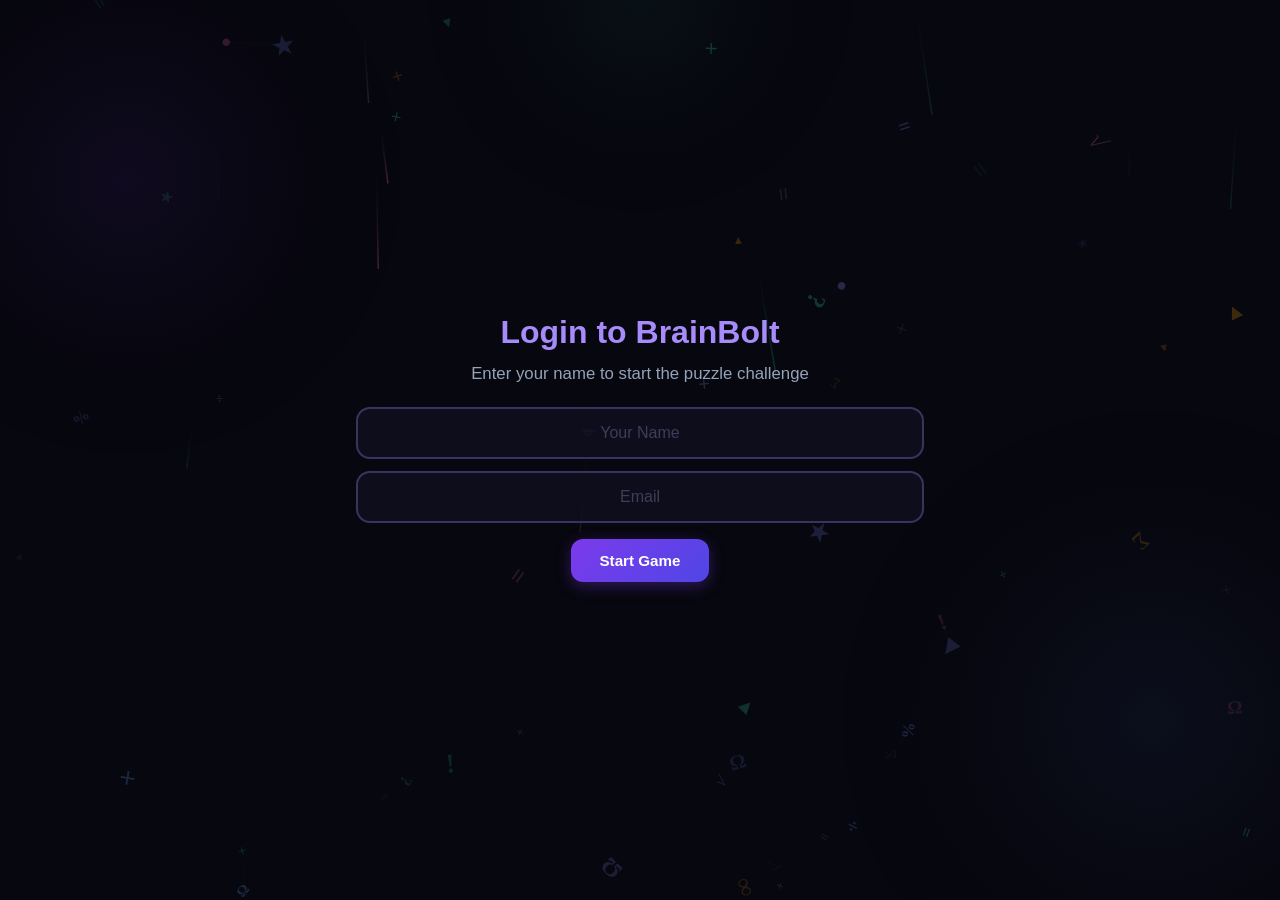
==== commit 5c9fa1d0: "Update index.html" ====
--- a/index.html
+++ b/index.html
@@ -41,14 +41,10 @@
       <button class="glow-btn" onclick="startGame('riddles')">Riddles</button>
       <button class="glow-btn" onclick="startGame('math')">Math</button>
     </div>
-    <button onclick="startGame('logic')">Logic</button>
-    <button onclick="startGame('riddles')">Riddles</button>
-    <button onclick="startGame('math')">Math</button>
-  </div>
 
-  <div class="highscore-bar">
-    <span>Best Score: <strong id="best-score-home">0</strong></span>
-  </div>
+    <div class="highscore-bar">
+      <span>Best Score: <strong id="best-score-home">0</strong></span>
+    </div>
   </div>
 
   <!-- SCREEN 2: Puzzle -->
--- a/style.css
+++ b/style.css
@@ -710,3 +710,71 @@
   pointer-events: none;
   animation: scoreFloat 1s ease forwards;
 }
+
+/* glowing moving border */
+.glow-btn {
+  position: relative;
+  overflow: hidden;
+  z-index: 1;
+}
+
+.glow-btn::before {
+  content: "";
+  position: absolute;
+  inset: -2px;
+  border-radius: 50px;
+
+  background: linear-gradient(90deg,
+      #7c3aed,
+      #a78bfa,
+      #60a5fa,
+      #34d399,
+      #7c3aed);
+
+  background-size: 300% 300%;
+  animation: borderMove 4s linear infinite;
+  z-index: -1;
+}
+
+.glow-btn::after {
+  content: "";
+  position: absolute;
+  inset: 2px;
+  background: linear-gradient(135deg, #7c3aed, #4f46e5);
+  border-radius: 50px;
+  z-index: -1;
+}
+
+@keyframes borderMove {
+  0% {
+    background-position: 0% 50%;
+  }
+
+  100% {
+    background-position: 300% 50%;
+  }
+}
+
+.burst-particle {
+  position: fixed;
+  width: 8px;
+  height: 8px;
+  border-radius: 50%;
+  pointer-events: none;
+  animation: burstMove 0.8s ease-out forwards;
+}
+
+
+@keyframes burstMove {
+
+  0% {
+    transform: scale(1) translate(0, 0);
+    opacity: 1;
+  }
+
+  100% {
+    transform: scale(0.5) translateY(-80px);
+    opacity: 0;
+  }
+
+}
